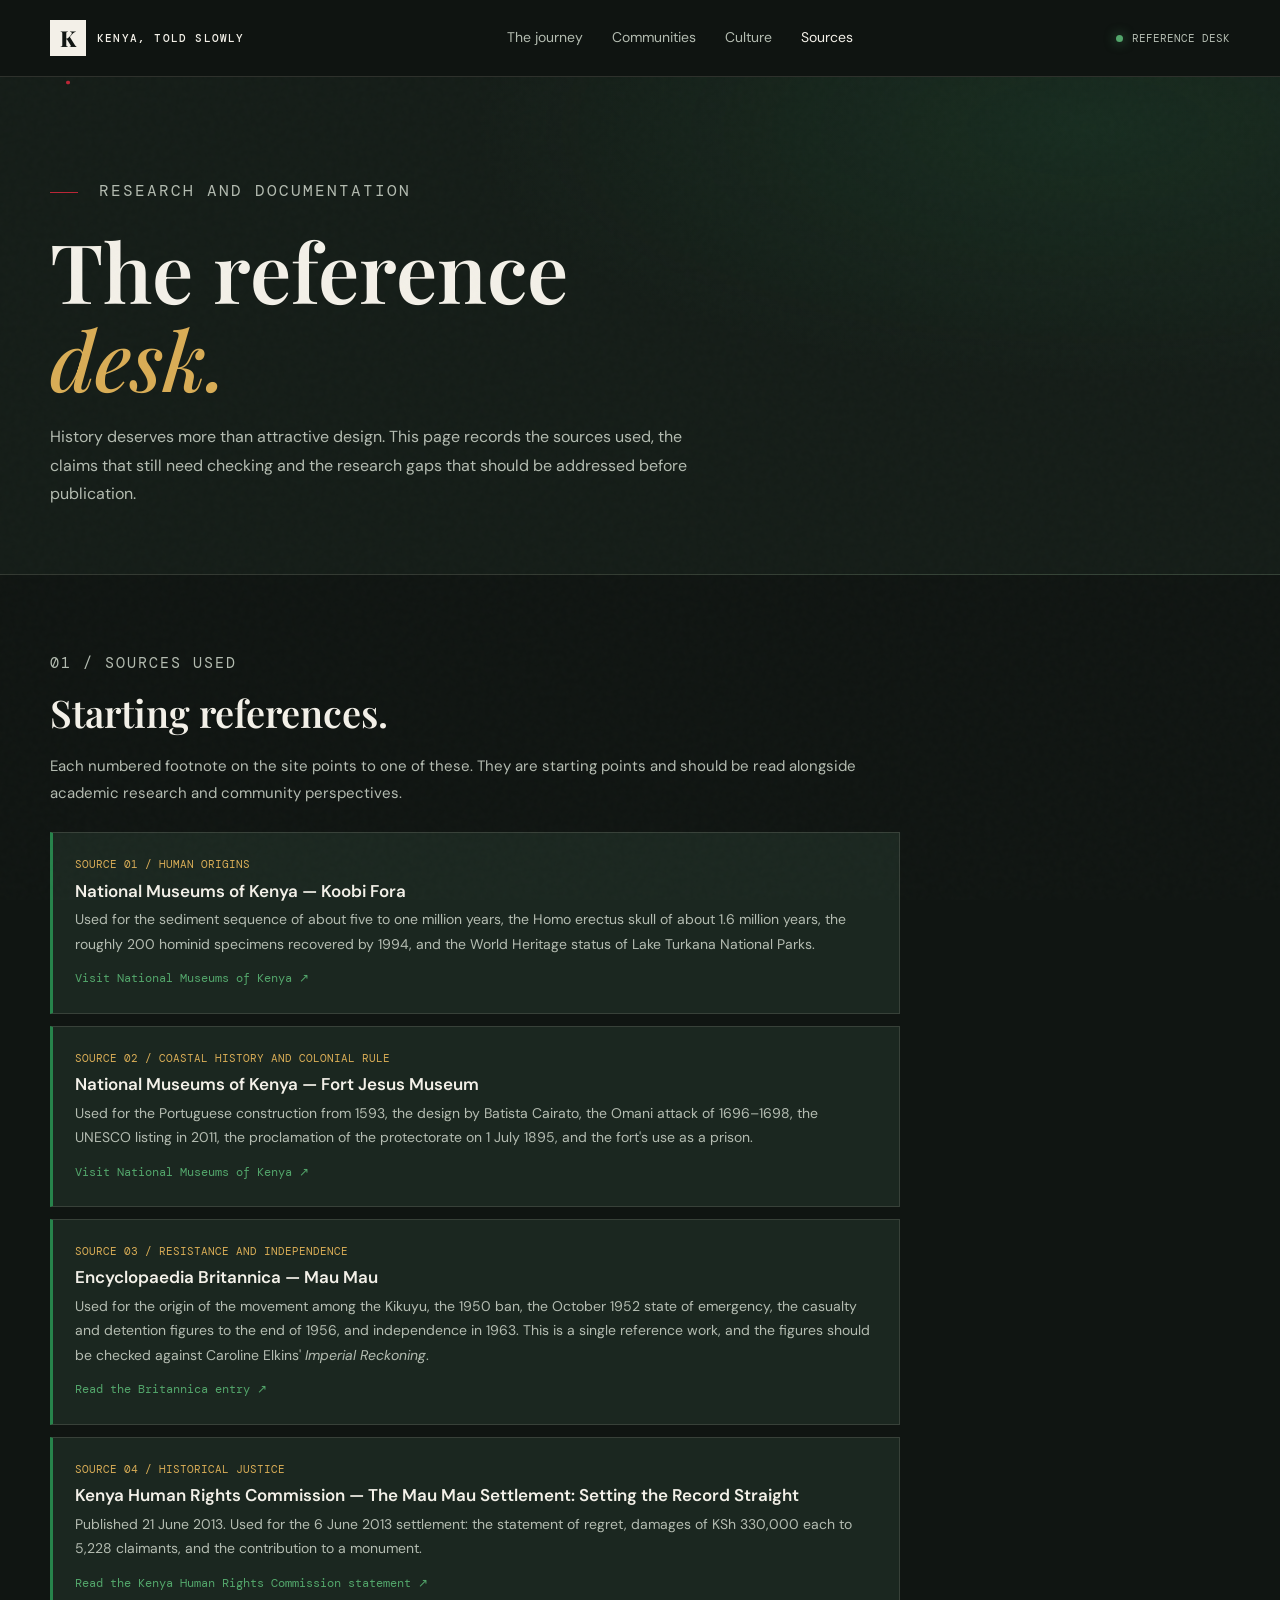
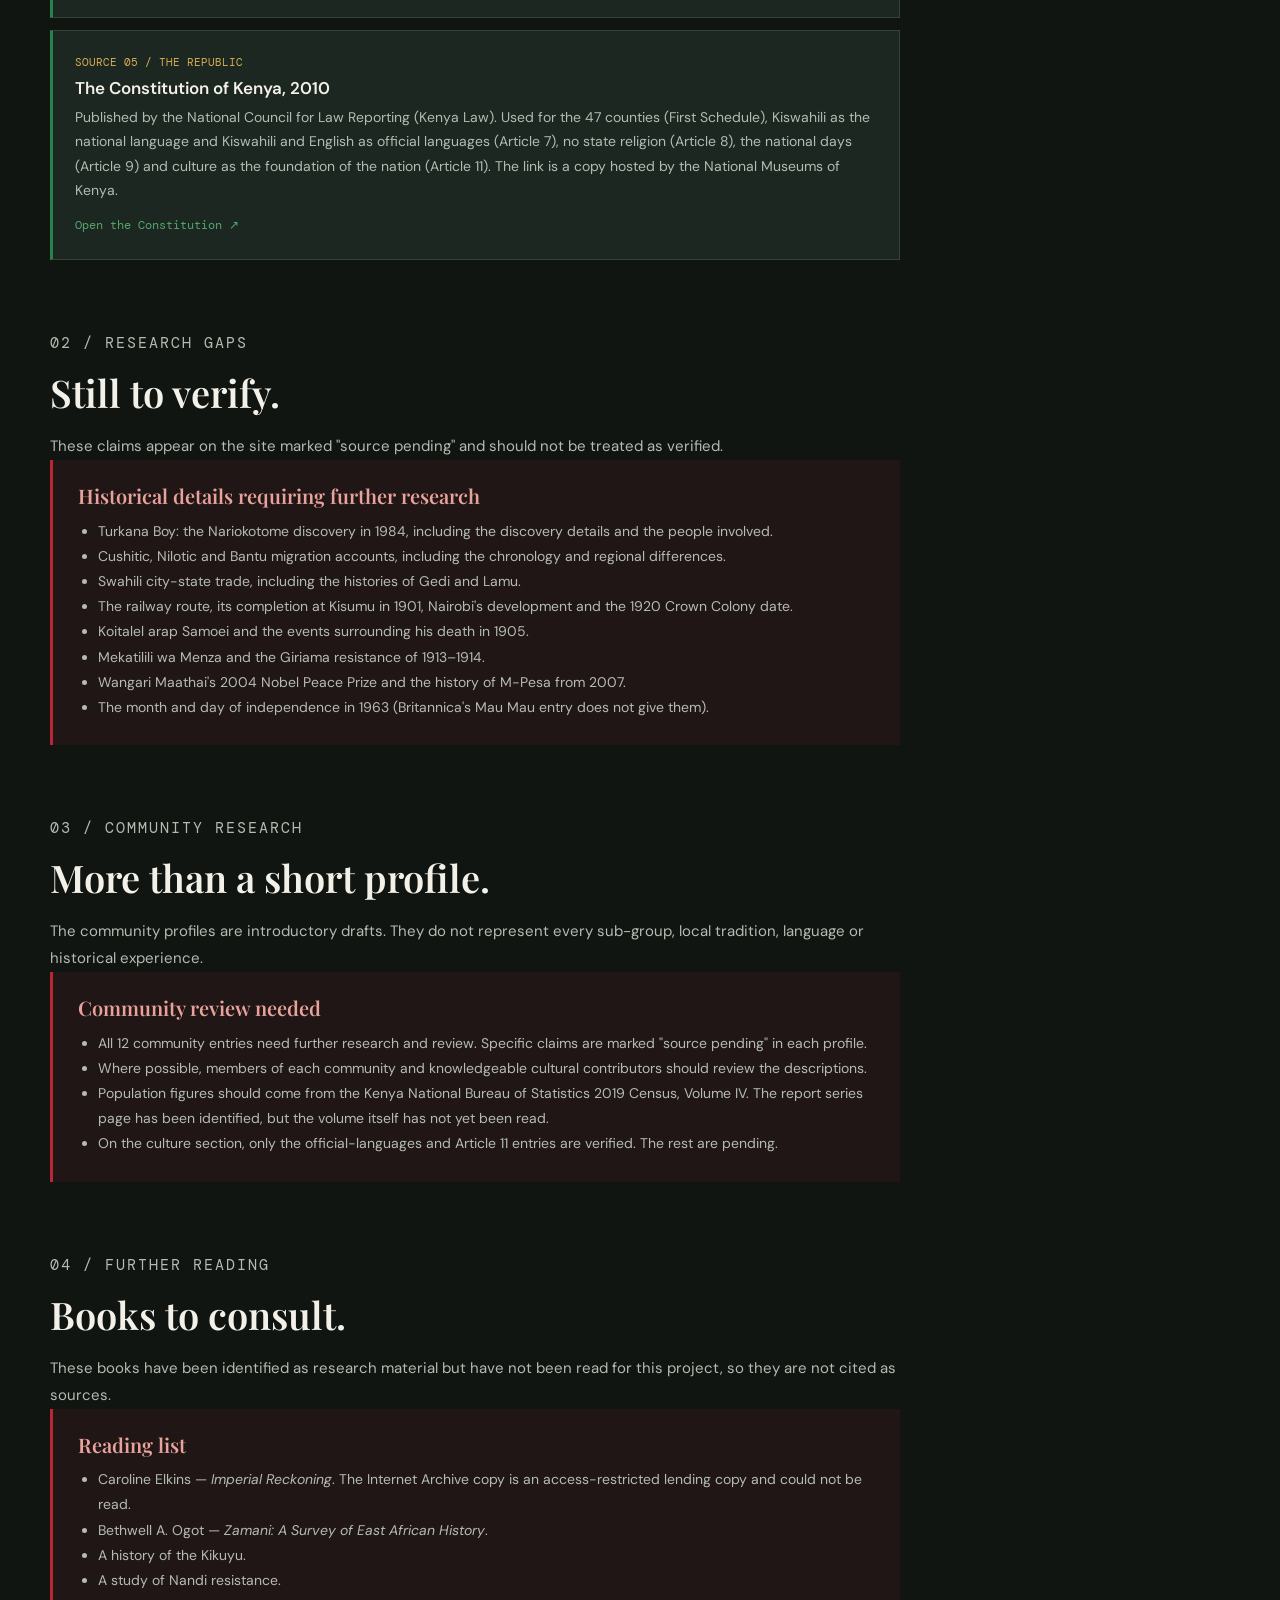
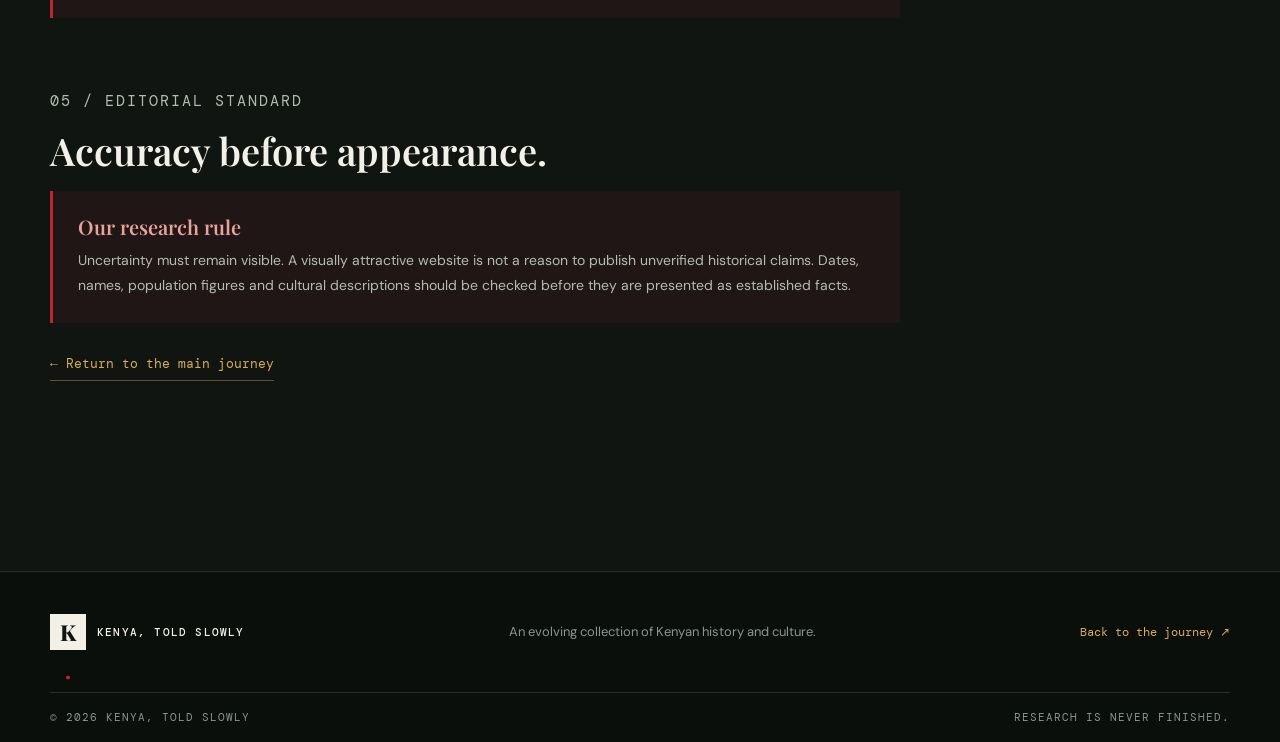
==== sources.html @ 45aba87e "Kenya, told slowly: first version" ====
<!DOCTYPE html>
<html lang="en">
<head>
  <meta charset="utf-8">
  <meta name="viewport" content="width=device-width, initial-scale=1">
  <meta name="theme-color" content="#101512">
  <meta name="description" content="Sources, references and research notes for Kenya, told slowly.">
  <title>Sources and references — Kenya, told slowly</title>
  <link rel="icon" href="data:image/svg+xml,%3Csvg xmlns='http://www.w3.org/2000/svg' viewBox='0 0 32 32'%3E%3Crect width='32' height='32' fill='%23f3f0e8'/%3E%3Ctext x='6' y='25' font-size='26' font-family='Georgia' font-weight='700' fill='%23101512'%3EK%3C/text%3E%3Ccircle cx='26' cy='25' r='2.5' fill='%23bb2636'/%3E%3C/svg%3E">
  <link rel="preconnect" href="https://fonts.googleapis.com">
  <link rel="preconnect" href="https://fonts.gstatic.com" crossorigin>
  <link href="https://fonts.googleapis.com/css2?family=DM+Mono:wght@400;500&family=DM+Sans:wght@400;500;600;700&family=Playfair+Display:wght@500;600;700;800&display=swap" rel="stylesheet">
  <link rel="stylesheet" href="css/styles.css">
  <script src="js/data.js" defer></script>
  <script src="js/main.js" defer></script>
</head>
<body class="doc">
  <a class="skip-link" href="#main">Skip to content</a>
  <header class="site-header">
    <nav class="nav container" aria-label="Main navigation">
      <a class="brand" href="index.html"><span class="brand-mark">K<span>.</span></span><span class="brand-name">KENYA, TOLD SLOWLY</span></a>
      <button class="menu-toggle" id="menu-toggle" aria-label="Open navigation" aria-expanded="false" aria-controls="nav-links"><span></span><span></span></button>
      <div class="nav-links" id="nav-links">
        <a href="index.html#timeline">The journey</a>
        <a href="index.html#communities">Communities</a>
        <a href="index.html#culture">Culture</a>
        <a href="sources.html" aria-current="page">Sources</a>
      </div>
      <div class="nav-era"><span class="status-dot"></span><span id="era">Reference desk</span></div>
    </nav>
  </header>

  <main id="main">
    <section class="doc-hero"><div class="container">
      <p class="eyebrow"><span class="eyebrow-line"></span> RESEARCH AND DOCUMENTATION</p>
      <h1>The reference<br><em>desk.</em></h1>
      <p>History deserves more than attractive design. This page records the sources used, the claims that still need checking and the research gaps that should be addressed before publication.</p>
    </div></section>

    <section class="doc-content container">
      <div class="doc-section">
        <p class="eyebrow">01 / SOURCES USED</p>
        <h2>Starting references.</h2>
        <p>Each numbered footnote on the site points to one of these. They are starting points and should be read alongside academic research and community perspectives.</p>
        <ol class="source-list">
          <li class="source-item" id="s1"><span class="source-number">SOURCE 01 / HUMAN ORIGINS</span>
            <h3>National Museums of Kenya — Koobi Fora</h3>
            <p>Used for the sediment sequence of about five to one million years, the Homo erectus skull of about 1.6 million years, the roughly 200 hominid specimens recovered by 1994, and the World Heritage status of Lake Turkana National Parks.</p>
            <a href="https://museums.or.ke/koobi-fora/" target="_blank" rel="noopener noreferrer">Visit National Museums of Kenya ↗</a></li>
          <li class="source-item" id="s2"><span class="source-number">SOURCE 02 / COASTAL HISTORY AND COLONIAL RULE</span>
            <h3>National Museums of Kenya — Fort Jesus Museum</h3>
            <p>Used for the Portuguese construction from 1593, the design by Batista Cairato, the Omani attack of 1696–1698, the UNESCO listing in 2011, the proclamation of the protectorate on 1 July 1895, and the fort's use as a prison.</p>
            <a href="https://museums.or.ke/fort-jesus-museum/" target="_blank" rel="noopener noreferrer">Visit National Museums of Kenya ↗</a></li>
          <li class="source-item" id="s3"><span class="source-number">SOURCE 03 / RESISTANCE AND INDEPENDENCE</span>
            <h3>Encyclopaedia Britannica — Mau Mau</h3>
            <p>Used for the origin of the movement among the Kikuyu, the 1950 ban, the October 1952 state of emergency, the casualty and detention figures to the end of 1956, and independence in 1963. This is a single reference work, and the figures should be checked against Caroline Elkins' <em>Imperial Reckoning</em>.</p>
            <a href="https://www.britannica.com/topic/Mau-Mau" target="_blank" rel="noopener noreferrer">Read the Britannica entry ↗</a></li>
          <li class="source-item" id="s4"><span class="source-number">SOURCE 04 / HISTORICAL JUSTICE</span>
            <h3>Kenya Human Rights Commission — The Mau Mau Settlement: Setting the Record Straight</h3>
            <p>Published 21 June 2013. Used for the 6 June 2013 settlement: the statement of regret, damages of KSh 330,000 each to 5,228 claimants, and the contribution to a monument.</p>
            <a href="https://khrc.or.ke/press-release/the-mau-mau-settlement-setting-the-record-straight/" target="_blank" rel="noopener noreferrer">Read the Kenya Human Rights Commission statement ↗</a></li>
          <li class="source-item" id="s5"><span class="source-number">SOURCE 05 / THE REPUBLIC</span>
            <h3>The Constitution of Kenya, 2010</h3>
            <p>Published by the National Council for Law Reporting (Kenya Law). Used for the 47 counties (First Schedule), Kiswahili as the national language and Kiswahili and English as official languages (Article 7), no state religion (Article 8), the national days (Article 9) and culture as the foundation of the nation (Article 11). The link is a copy hosted by the National Museums of Kenya.</p>
            <a href="https://museums.or.ke/download/constitution-of-kenya/" target="_blank" rel="noopener noreferrer">Open the Constitution ↗</a></li>
        </ol>
      </div>

      <div class="doc-section">
        <p class="eyebrow">02 / RESEARCH GAPS</p>
        <h2>Still to verify.</h2>
        <p>These claims appear on the site marked "source pending" and should not be treated as verified.</p>
        <div class="source-note"><h3>Historical details requiring further research</h3><ul>
          <li>Turkana Boy: the Nariokotome discovery in 1984, including the discovery details and the people involved.</li>
          <li>Cushitic, Nilotic and Bantu migration accounts, including the chronology and regional differences.</li>
          <li>Swahili city-state trade, including the histories of Gedi and Lamu.</li>
          <li>The railway route, its completion at Kisumu in 1901, Nairobi's development and the 1920 Crown Colony date.</li>
          <li>Koitalel arap Samoei and the events surrounding his death in 1905.</li>
          <li>Mekatilili wa Menza and the Giriama resistance of 1913–1914.</li>
          <li>Wangari Maathai's 2004 Nobel Peace Prize and the history of M-Pesa from 2007.</li>
          <li>The month and day of independence in 1963 (Britannica's Mau Mau entry does not give them).</li>
        </ul></div>
      </div>

      <div class="doc-section">
        <p class="eyebrow">03 / COMMUNITY RESEARCH</p>
        <h2>More than a short profile.</h2>
        <p>The community profiles are introductory drafts. They do not represent every sub-group, local tradition, language or historical experience.</p>
        <div class="source-note"><h3>Community review needed</h3><ul>
          <li>All 12 community entries need further research and review. Specific claims are marked "source pending" in each profile.</li>
          <li>Where possible, members of each community and knowledgeable cultural contributors should review the descriptions.</li>
          <li>Population figures should come from the Kenya National Bureau of Statistics 2019 Census, Volume IV. The report series page has been identified, but the volume itself has not yet been read.</li>
          <li>On the culture section, only the official-languages and Article 11 entries are verified. The rest are pending.</li>
        </ul></div>
      </div>

      <div class="doc-section">
        <p class="eyebrow">04 / FURTHER READING</p>
        <h2>Books to consult.</h2>
        <p>These books have been identified as research material but have not been read for this project, so they are not cited as sources.</p>
        <div class="source-note"><h3>Reading list</h3><ul>
          <li>Caroline Elkins — <em>Imperial Reckoning</em>. The Internet Archive copy is an access-restricted lending copy and could not be read.</li>
          <li>Bethwell A. Ogot — <em>Zamani: A Survey of East African History</em>.</li>
          <li>A history of the Kikuyu.</li>
          <li>A study of Nandi resistance.</li>
        </ul></div>
      </div>

      <div class="doc-section">
        <p class="eyebrow">05 / EDITORIAL STANDARD</p>
        <h2>Accuracy before appearance.</h2>
        <div class="source-note"><h3>Our research rule</h3>
          <p>Uncertainty must remain visible. A visually attractive website is not a reason to publish unverified historical claims. Dates, names, population figures and cultural descriptions should be checked before they are presented as established facts.</p></div>
        <a class="closing-link" href="index.html">← Return to the main journey</a>
      </div>
    </section>
  </main>

  <footer class="site-footer">
    <div class="container footer-main">
      <a class="brand" href="index.html"><span class="brand-mark">K<span>.</span></span><span class="brand-name">KENYA, TOLD SLOWLY</span></a>
      <p>An evolving collection of Kenyan history and culture.</p>
      <a class="footer-source" href="index.html">Back to the journey ↗</a>
    </div>
    <div class="container footer-bottom"><span>© 2026 KENYA, TOLD SLOWLY</span><span>RESEARCH IS NEVER FINISHED.</span></div>
  </footer>
</body>
</html>
---- css/styles.css ----
/* KENYA, TOLD SLOWLY — dark editorial theme + Kenyan flag palette */
@property --scene-a{syntax:"<color>";inherits:true;initial-value:#18231d}
@property --scene-b{syntax:"<color>";inherits:true;initial-value:#263d2c}
:root{
  --bg:#101512;--bg-soft:#151e19;--bg-panel:#1b2720;--bg-raised:#202e26;
  --black:#080b09;--red:#bb2636;--red-light:#e04a4c;--green:#27834b;--green-light:#53a66b;--white:#f3f0e8;
  --cream:#e8e0cf;--muted:#b4bcb1;--muted-dark:#8a958d;--gold:#d9ad56;--copper:#c87942;--turquoise:#398a83;
  --font-display:"Playfair Display",Georgia,serif;--font-body:"DM Sans",Arial,sans-serif;--font-mono:"DM Mono",monospace;
  --container:1180px;--border:rgba(232,224,207,.14);
  --scene-a:#18231d;--scene-b:#263d2c;
  transition:--scene-a 1s ease,--scene-b 1s ease;
}
*{box-sizing:border-box;margin:0;padding:0}
html{scroll-behavior:smooth;scroll-padding-top:90px}
body{background:var(--bg);color:var(--white);font-family:var(--font-body);font-size:16px;line-height:1.7;overflow-x:hidden}
body::before{content:"";position:fixed;inset:0;pointer-events:none;z-index:20;opacity:.12;background-image:url("data:image/svg+xml,%3Csvg viewBox='0 0 180 180' xmlns='http://www.w3.org/2000/svg'%3E%3Cfilter id='n'%3E%3CfeTurbulence type='fractalNoise' baseFrequency='.85' numOctaves='3' stitchTiles='stitch'/%3E%3C/filter%3E%3Crect width='100%25' height='100%25' filter='url(%23n)' opacity='.16'/%3E%3C/svg%3E")}
a{color:inherit;text-decoration:none}button{font:inherit}img,svg{max-width:100%}
::selection{background:var(--red);color:#fff}
.container{width:min(var(--container),calc(100% - 48px));margin-inline:auto}
.section-pad{padding:120px 0}
.skip-link{position:fixed;top:-100px;left:20px;z-index:1000;background:var(--white);color:var(--bg);padding:12px 18px}
.skip-link:focus{top:20px}
:focus-visible{outline:2px solid var(--gold);outline-offset:4px}

/* PROGRESS + NAV */
.scroll-progress{position:fixed;z-index:100;top:0;left:0;height:3px;width:0;background:linear-gradient(90deg,var(--green),var(--white),var(--red))}
.site-header{position:sticky;top:0;z-index:50;background:rgba(16,21,18,.93);border-bottom:1px solid var(--border);backdrop-filter:blur(18px)}
.nav{min-height:76px;display:flex;align-items:center;justify-content:space-between;gap:30px}
.brand{display:inline-flex;align-items:center;gap:11px;flex-shrink:0}
.brand-mark{display:grid;place-items:center;width:36px;height:36px;background:var(--white);color:var(--bg);font-family:var(--font-display);font-size:22px;font-weight:800}
.brand-mark span{color:var(--red)}
.brand-name{font-family:var(--font-mono);font-size:11px;letter-spacing:1.2px;font-weight:500}
.nav-links{display:flex;align-items:center;gap:29px}
.nav-links a{color:var(--muted);font-size:14px;transition:color .2s}
.nav-links a:hover,.nav-links a[aria-current]{color:var(--white)}
.nav-era{display:flex;align-items:center;gap:9px;color:var(--muted);font-family:var(--font-mono);font-size:11px;text-transform:uppercase}
.status-dot{width:7px;height:7px;border-radius:50%;background:var(--green-light);box-shadow:0 0 12px rgba(83,166,107,.7)}
.menu-toggle{display:none;border:1px solid var(--border);background:transparent;width:44px;height:44px;cursor:pointer}
.menu-toggle span{display:block;width:18px;height:2px;margin:5px auto;background:var(--white)}

/* TYPE */
.eyebrow{color:var(--gold);font-family:var(--font-mono);font-size:11px;letter-spacing:2px;text-transform:uppercase}
.eyebrow-line{display:inline-block;width:28px;height:1px;background:var(--red);vertical-align:middle;margin-right:9px}
h1,h2,h3{font-family:var(--font-display);font-weight:600;line-height:1.08}
h1 em,h2 em,h3 em{color:var(--gold);font-weight:500}
.fn{font-family:var(--font-mono);font-size:11px;color:var(--gold);border-bottom:1px solid rgba(217,173,86,.4);white-space:nowrap}
.badge,.badge-inline,.pending::after{font-family:var(--font-mono);font-size:11px;letter-spacing:1px;color:#e8a29c;border:1px solid rgba(232,162,156,.45);padding:2px 7px;white-space:nowrap}
.badge{display:inline-block;margin-top:14px}
.badge-inline{display:inline-block;line-height:1.4}
.pending::after{content:"SOURCE PENDING";display:inline-block;margin-left:10px;vertical-align:middle}

/* HERO */
.hero{min-height:690px;position:relative;overflow:hidden;display:flex;flex-direction:column;justify-content:center;background:radial-gradient(ellipse at 78% 45%,rgba(39,131,75,.15),transparent 42%),linear-gradient(120deg,#101512 15%,#152019 70%,#101512)}
.hero-grid{position:absolute;inset:0;opacity:.13;background-image:linear-gradient(rgba(232,224,207,.1) 1px,transparent 1px),linear-gradient(90deg,rgba(232,224,207,.1) 1px,transparent 1px);background-size:70px 70px;mask-image:linear-gradient(to right,transparent,black)}
.hero-content{display:grid;grid-template-columns:1fr .9fr;align-items:center;gap:70px;padding-top:75px;padding-bottom:70px;position:relative;z-index:2}
.hero-copy{max-width:620px}
.hero-copy h1{font-size:clamp(65px,8vw,110px);letter-spacing:-5px;margin:28px 0}
.hero-copy h1 em{color:var(--white);position:relative}
.hero-copy h1 em::after{content:"";display:block;width:62%;height:5px;background:var(--red);margin-top:9px}
.hero-description{max-width:500px;color:var(--muted);font-size:18px;line-height:1.8}
.hero-actions{display:flex;align-items:center;gap:27px;margin-top:36px}
.button{min-height:48px;padding:0 22px;display:inline-flex;align-items:center;justify-content:center;gap:22px;font-family:var(--font-mono);font-size:13px;transition:transform .25s,background .25s}
.button:hover{transform:translateY(-3px)}
.button-primary{background:var(--red);color:#fff;border:1px solid var(--red)}.button-primary:hover{background:var(--red-light)}
.button-primary span,.button-light span{font-size:17px}
.text-link{color:var(--cream);font-size:14px;border-bottom:1px solid var(--muted-dark);padding-bottom:5px}
.hero-meta{display:flex;align-items:center;gap:14px;margin-top:58px;color:var(--muted-dark);font-family:var(--font-mono);font-size:11px;letter-spacing:1px}
.meta-divider{height:12px;width:1px;background:var(--muted-dark)}
.hero-art{height:440px;position:relative;overflow:hidden;background:linear-gradient(180deg,#1b3028,#273a2d 65%,#18251e);border:1px solid rgba(232,224,207,.16)}
.hero-art::after{content:"";position:absolute;inset:0;background:linear-gradient(135deg,rgba(255,255,255,.06),transparent 45%)}
.art-orbit{position:absolute;border:1px solid rgba(232,224,207,.17);border-radius:50%;left:50%;top:45%;transform:translate(-50%,-50%)}
.orbit-one{width:340px;height:340px}.orbit-two{width:260px;height:260px}
.sun{position:absolute;width:105px;height:105px;border-radius:50%;background:var(--red);top:82px;right:78px;box-shadow:0 0 70px rgba(187,38,54,.3)}
.mountain{position:absolute;bottom:0;width:0;height:0;border-style:solid}
.mountain-back{left:-40px;border-width:0 230px 230px 230px;border-color:transparent transparent #395b43 transparent}
.mountain-front{right:-70px;border-width:0 280px 175px 280px;border-color:transparent transparent #203d2e transparent}
.land-layer{position:absolute;left:-10%;bottom:-30px;width:120%;height:130px;border-radius:50% 50% 0 0;background:#172a20}
.acacia{position:absolute;z-index:3;bottom:15px;left:30%;width:220px;filter:drop-shadow(0 8px 8px rgba(0,0,0,.2))}
.art-caption{position:absolute;z-index:4;left:22px;right:22px;top:19px;display:flex;justify-content:space-between;color:rgba(243,240,232,.75);font-family:var(--font-mono);font-size:11px;letter-spacing:1px}
.hero-bottom{display:flex;align-items:center;gap:14px;padding-bottom:25px;color:var(--muted-dark);font-family:var(--font-mono);font-size:11px;letter-spacing:1.5px}
.scroll-arrow{color:var(--gold);font-size:16px}.hero-bottom-line{height:1px;background:var(--border);flex:1}

/* INTRO */
.intro{background:#151d18;border-block:1px solid var(--border)}
.intro-layout{display:grid;grid-template-columns:.55fr 1.5fr .7fr;gap:50px;align-items:start}
.section-index{display:flex;flex-direction:column;align-items:flex-start;gap:16px}
.index-number{font-family:var(--font-display);font-size:48px;color:var(--red)}
.index-line{width:45px;height:1px;background:var(--gold)}
.intro-text h2{font-size:clamp(42px,5vw,64px);margin-bottom:28px}
.intro-text p{max-width:660px;color:var(--muted);font-size:16px;line-height:1.85;margin-bottom:16px}
.intro-stats{display:flex;flex-direction:column;gap:25px;padding-left:30px;border-left:1px solid var(--border)}
.stat{display:flex;flex-direction:column}
.stat strong{color:var(--green-light);font-family:var(--font-display);font-size:38px;font-weight:500}
.stat span{color:var(--muted-dark);font-family:var(--font-mono);font-size:11px;letter-spacing:1.2px}

/* SECTION HEADINGS */
.section-heading{display:flex;align-items:end;justify-content:space-between;gap:50px;margin-bottom:75px}
.section-heading h2{margin-top:20px;font-size:clamp(48px,6vw,76px);letter-spacing:-2px}
.section-intro{max-width:370px;color:var(--muted);font-size:15px;line-height:1.8;padding-bottom:8px}

/* TIMELINE (background follows the chapter in view) */
.timeline-section{background:radial-gradient(ellipse at 0% 40%,rgba(39,131,75,.07),transparent 40%),linear-gradient(180deg,var(--scene-a),var(--scene-b));background-attachment:scroll,fixed}
.timeline{position:relative}
.timeline::before{content:"";position:absolute;left:33px;top:0;bottom:0;width:1px;background:linear-gradient(to bottom,var(--green),var(--gold),var(--red),var(--green));opacity:.55}
.chapter{display:grid;grid-template-columns:70px 1fr 1fr;gap:35px;align-items:center;padding:60px 0;border-top:1px solid var(--border)}
.chapter:last-child{border-bottom:1px solid var(--border)}
.chapter.reverse .chapter-visual{grid-column:2;grid-row:1}
.chapter.reverse .chapter-copy{grid-column:3;grid-row:1}
.chapter-number{align-self:stretch;display:flex;align-items:center;flex-direction:column;gap:12px;position:relative;z-index:2}
.chapter-number>span:first-child{display:grid;place-items:center;width:35px;height:35px;border-radius:50%;background:var(--bg);border:1px solid var(--green);color:var(--gold);font-family:var(--font-mono);font-size:11px}
.chapter-line{height:45px;width:1px;background:var(--border)}
.chapter-date{writing-mode:vertical-rl;color:var(--muted-dark);font-family:var(--font-mono);font-size:11px;letter-spacing:1px}
.chapter-copy{padding:20px 0}
.chapter-copy h3{font-size:clamp(40px,5vw,62px);letter-spacing:-2px;margin:17px 0 23px}
.chapter-copy>p:not(.eyebrow){max-width:520px;color:var(--muted);font-size:16px;line-height:1.8;margin-top:16px}
.chapter-copy>h3+p{margin-top:0}
.chapter-fact{display:flex;align-items:flex-start;gap:15px;margin-top:24px;padding:16px;max-width:520px;background:rgba(255,255,255,.04);border-left:2px solid var(--green)}
.fact-mark{color:var(--green-light);font-family:var(--font-mono);font-size:12px;padding-top:2px}
.red-mark{color:var(--red-light)}.green-mark{color:var(--green-light)}
.chapter-fact p{color:var(--muted);font-size:14px;line-height:1.75}
.chapter-fact strong{color:var(--white);font-size:15px}

/* CHAPTER VISUALS */
.chapter-visual{position:relative;height:360px;overflow:hidden;border:1px solid rgba(232,224,207,.13)}
.visual-label,.visual-bottom-label{position:absolute;z-index:5;left:20px;right:20px;color:rgba(243,240,232,.78);font-family:var(--font-mono);font-size:11px;letter-spacing:1px}
.visual-label{top:18px}.visual-bottom-label{bottom:18px}
.visual-cradle{background:linear-gradient(150deg,#304b3c,#a17b4b 85%)}
.visual-cradle::before,.visual-cradle::after{content:"";position:absolute;bottom:-90px;width:120%;height:220px;border-radius:50%}
.visual-cradle::before{left:-20%;background:#745d3d;transform:rotate(-8deg)}
.visual-cradle::after{right:-40%;bottom:-120px;background:#3b4e37;transform:rotate(12deg)}
.visual-sun{position:absolute;width:95px;height:95px;border-radius:50%;background:#d9ad56;right:60px;top:70px}
.fossil-shape{position:absolute;z-index:3;left:40%;top:100px;transform:rotate(-18deg)}
.fossil-skull{width:85px;height:72px;background:#d9c5a0;border-radius:48% 50% 40% 40%;position:relative}
.fossil-skull::after{content:"";position:absolute;width:30px;height:28px;background:#77634a;border-radius:50%;left:27px;top:25px}
.fossil-spine{width:12px;height:95px;background:#d9c5a0;margin:-2px auto;border-radius:10px}
.visual-movement{background:radial-gradient(circle at 70% 25%,rgba(217,173,86,.5),transparent 20%),linear-gradient(135deg,#273b33,#18251f)}
.route{position:absolute;border:2px dashed rgba(217,173,86,.65);border-color:rgba(217,173,86,.65) transparent transparent transparent;border-radius:50%}
.route-one{width:300px;height:180px;top:100px;left:30px;transform:rotate(-22deg)}
.route-two{width:230px;height:170px;top:110px;left:110px;transform:rotate(35deg)}
.route-three{width:260px;height:120px;top:165px;left:60px;transform:rotate(8deg)}
.route-point{position:absolute;width:12px;height:12px;background:var(--red);border:3px solid var(--white);border-radius:50%}
.point-one{left:70px;top:150px}.point-two{right:75px;top:105px}.point-three{left:48%;bottom:75px}
.movement-word,.railway-word,.freedom-word{position:absolute;z-index:3;left:50%;top:48%;transform:translate(-50%,-50%);font-family:var(--font-display);font-size:38px;line-height:1.05;text-align:center;color:rgba(243,240,232,.9)}
.visual-coast{background:linear-gradient(180deg,#243c43,#387c7b 70%,#214e4e)}
.coast-sun{position:absolute;width:80px;height:80px;border-radius:50%;background:var(--copper);top:65px;right:65px}
.coast-water{position:absolute;bottom:0;height:120px;width:100%;background:#1a5255}
.coast-building{position:absolute;z-index:2;bottom:110px;background:#d6b68b}
.building-one{width:80px;height:115px;left:25%}.building-two{width:95px;height:150px;left:47%}.building-three{width:75px;height:105px;left:72%}
.coast-building::before{content:"";position:absolute;left:-10px;top:-25px;width:0;height:0;border-style:solid;border-width:0 50px 28px 50px;border-color:transparent transparent #9a7958 transparent}
.coast-wave{position:absolute;z-index:3;width:140%;height:40px;left:-20%;border-top:2px solid rgba(255,255,255,.25);border-radius:50%}
.wave-one{bottom:65px}.wave-two{bottom:35px}
.visual-railway{background:linear-gradient(140deg,#392b25,#724b37)}
.railway-sun{position:absolute;width:110px;height:110px;right:55px;top:55px;background:#c87942;border-radius:50%;opacity:.8}
.railway-track{position:absolute;width:180px;height:240px;left:50%;bottom:-90px;transform:translateX(-50%) perspective(300px) rotateX(45deg)}
.track-line{position:absolute;height:100%;width:7px;left:30px;background:#c6b9a2}.track-line.second{left:140px}
.track-sleeper{position:absolute;left:15px;width:140px;height:9px;background:#503a2d}
.track-sleeper:nth-of-type(3){top:35px}.track-sleeper:nth-of-type(4){top:75px}.track-sleeper:nth-of-type(5){top:115px}.track-sleeper:nth-of-type(6){top:155px}.track-sleeper:nth-of-type(7){top:195px}.track-sleeper:nth-of-type(8){top:230px}
.railway-word{top:42%;font-size:30px}
.visual-freedom{background:linear-gradient(140deg,#2c2021,#682f34)}
.freedom-sun{position:absolute;width:150px;height:150px;background:var(--red);border-radius:50%;top:40px;left:50%;transform:translateX(-50%);opacity:.7}
.freedom-figure{position:absolute;z-index:2;bottom:0;width:70px;height:180px;background:#111512;border-radius:45% 45% 0 0}
.figure-one{left:23%}.figure-two{left:45%;height:210px}.figure-three{left:68%;height:160px}
.freedom-figure::before{content:"";position:absolute;width:55px;height:55px;border-radius:50%;background:#111512;top:-40px;left:8px}
.freedom-word{top:40%;font-size:31px;text-shadow:0 2px 15px rgba(0,0,0,.5)}
.visual-republic{background:linear-gradient(140deg,#1b3a2a,#315c3e)}
.republic-sun{position:absolute;top:60px;left:50%;transform:translateX(-50%);width:170px;height:170px;border-radius:50%;background:var(--green);opacity:.45}
.republic-circle{position:absolute;border:1px solid rgba(243,240,232,.3);border-radius:50%;top:45px;left:50%;transform:translateX(-50%)}
.circle-one{width:200px;height:200px}.circle-two{width:270px;height:270px;top:10px}.circle-three{width:340px;height:340px;top:-25px}
.republic-word{position:absolute;z-index:3;top:42%;left:50%;transform:translate(-50%,-50%);font-family:var(--font-display);font-size:85px;line-height:.9;text-align:center}
.republic-word span{display:block;margin-top:10px;font-family:var(--font-mono);font-size:12px;letter-spacing:3px}

/* COMMUNITIES */
.communities-section{background:#151d18;border-block:1px solid var(--border)}
.community-toolbar{display:flex;justify-content:space-between;align-items:center;gap:25px;margin-bottom:30px}
.community-toolbar>p{color:var(--muted-dark);font-family:var(--font-mono);font-size:11px;letter-spacing:1.3px}
.filters{display:flex;flex-wrap:wrap;gap:8px}
.filter-button{background:transparent;border:1px solid var(--border);color:var(--muted);padding:10px 14px;font-family:var(--font-mono);font-size:11px;cursor:pointer;transition:.2s}
.filter-button:hover,.filter-button[aria-pressed="true"]{color:var(--white);border-color:var(--green-light);background:rgba(39,131,75,.18)}
.community-grid{display:grid;grid-template-columns:repeat(3,1fr);gap:16px}
.community-card{position:relative;min-height:230px;padding:25px;text-align:left;background:var(--bg-panel);border:1px solid var(--border);border-top:3px solid var(--card-accent,var(--green));color:var(--white);cursor:pointer;overflow:hidden;transition:transform .25s,background .25s}
.community-card:hover{transform:translateY(-5px);background:var(--bg-raised)}
.community-card::after{content:"";position:absolute;width:150px;height:150px;right:-65px;bottom:-75px;border-radius:50%;border:1px solid var(--card-accent,var(--green));opacity:.3;transition:transform .3s}
.community-card:hover::after{transform:scale(1.5)}
.card-region{color:var(--card-accent,var(--green-light));font-family:var(--font-mono);font-size:11px;letter-spacing:1.2px;text-transform:uppercase}
.card-name{display:block;margin-top:22px;font-family:var(--font-display);font-size:29px;line-height:1.15}
.card-tagline{display:block;margin-top:10px;color:var(--muted);font-size:14px}
.card-open{display:block;margin-top:25px;color:var(--gold);font-family:var(--font-mono);font-size:11px;letter-spacing:1px}
.community-note{margin-top:25px;max-width:700px;color:var(--muted-dark);font-size:13px;line-height:1.8}

/* DIALOG */
.community-dialog{width:min(560px,calc(100% - 32px));margin:auto;padding:0;border:1px solid rgba(232,224,207,.2);background:#1a251e;color:var(--white);box-shadow:0 25px 100px rgba(0,0,0,.6)}
.community-dialog::backdrop{background:rgba(0,0,0,.78);backdrop-filter:blur(5px)}
.dialog-content{padding:45px}
.dialog-close{position:absolute;top:8px;right:12px;width:44px;height:44px;border:0;background:transparent;color:var(--white);font-size:30px;cursor:pointer}
.dialog-content h2{margin-top:14px;font-size:45px}
.dialog-rule{height:2px;width:55px;margin:22px 0;background:var(--red)}
.dialog-content>p:not(.eyebrow){color:var(--muted);font-size:16px;line-height:1.85}
.dialog-content>.dialog-disclaimer{margin-top:25px;padding-top:15px;border-top:1px solid var(--border);font-size:13px;color:var(--muted-dark)}

/* CULTURE */
.culture-section{background:radial-gradient(ellipse at 100% 50%,rgba(187,38,54,.07),transparent 40%),var(--bg)}
.culture-grid{display:grid;grid-template-columns:repeat(2,1fr);gap:15px}
.culture-item{position:relative;min-height:190px;padding:30px;background:#19231d;border:1px solid var(--border);overflow:hidden}
.culture-item:nth-child(3n+1){border-left:3px solid var(--green)}
.culture-item:nth-child(3n+2){border-left:3px solid var(--red)}
.culture-item:nth-child(3n){border-left:3px solid var(--gold)}
.culture-number{color:var(--muted-dark);font-family:var(--font-mono);font-size:11px}
.culture-item h3{margin:15px 0 10px;font-size:27px}
.culture-item p{max-width:520px;color:var(--muted);font-size:15px;line-height:1.75}

/* CLOSING + FOOTER */
.closing-section{position:relative;overflow:hidden;padding:130px 0;background:linear-gradient(120deg,#192a20,#263e2d);text-align:center}
.closing-pattern{position:absolute;inset:0;opacity:.12;background-image:repeating-linear-gradient(45deg,transparent 0 28px,rgba(255,255,255,.15) 29px 30px)}
.closing-content{position:relative;z-index:2;max-width:720px}
.closing-content h2{margin:25px 0;font-size:clamp(46px,6vw,75px)}
.closing-content>p:not(.eyebrow){max-width:560px;margin:0 auto 32px;color:rgba(243,240,232,.8);font-size:16px;line-height:1.8}
.button-light{background:var(--white);color:var(--bg)}.button-light:hover{background:var(--gold)}
.closing-flag{position:absolute;bottom:0;left:0;right:0;height:7px;display:flex}
.closing-flag span{flex:1}
.closing-flag span:nth-child(1){background:var(--black)}.closing-flag span:nth-child(2){background:var(--red)}.closing-flag span:nth-child(3){background:var(--green)}
.site-footer{background:#0b0f0c;border-top:1px solid var(--border)}
.footer-main{min-height:120px;display:flex;align-items:center;justify-content:space-between;gap:25px}
.footer-main>p{color:var(--muted-dark);font-size:13px}
.footer-source{color:var(--gold);font-family:var(--font-mono);font-size:12px}
.footer-bottom{min-height:50px;border-top:1px solid var(--border);display:flex;align-items:center;justify-content:space-between;gap:20px;color:var(--muted-dark);font-family:var(--font-mono);font-size:11px;letter-spacing:1px}

/* SOURCES PAGE */
.doc{min-height:100vh;background:var(--bg)}
.doc-hero{padding:100px 0 65px;background:radial-gradient(ellipse at 85% 10%,rgba(39,131,75,.15),transparent 40%),#151d18;border-bottom:1px solid var(--border)}
.doc-hero h1{max-width:850px;margin:20px 0;font-size:clamp(50px,7vw,82px)}
.doc-hero p{max-width:650px;color:var(--muted);font-size:16px;line-height:1.8}
.doc-content{padding:75px 0 120px}
.doc-section{max-width:850px;margin-bottom:70px}
.doc-section h2{margin:15px 0 20px;font-size:38px}
.doc-section>p{color:var(--muted);font-size:15px;line-height:1.8}
.source-list{display:grid;gap:12px;margin-top:25px;list-style:none}
.source-item{padding:22px;background:var(--bg-panel);border:1px solid var(--border);border-left:3px solid var(--green)}
.source-item:target{border-left-color:var(--red);background:var(--bg-raised)}
.source-number{display:block;margin-bottom:8px;color:var(--gold);font-family:var(--font-mono);font-size:11px}
.source-item h3{font-family:var(--font-body);font-size:17px;font-weight:600}
.source-item p{margin-top:7px;color:var(--muted);font-size:14px;line-height:1.75}
.source-item a{display:inline-block;margin-top:12px;color:var(--green-light);font-family:var(--font-mono);font-size:12px;overflow-wrap:anywhere}
.source-note{padding:25px;background:rgba(187,38,54,.09);border-left:3px solid var(--red)}
.source-note h3{margin-bottom:10px;color:#e8a29c;font-size:20px}
.source-note p,.source-note li{color:var(--muted);font-size:14px;line-height:1.8}
.source-note ul{padding-left:20px;margin-top:12px}
.closing-link{display:inline-block;margin-top:30px;color:var(--gold);font-family:var(--font-mono);font-size:13px;border-bottom:1px solid rgba(217,173,86,.4);padding-bottom:5px}

/* MOTION */
.reveal{opacity:0;transform:translateY(22px);transition:opacity .7s,transform .7s}
.reveal.visible{opacity:1;transform:none}

/* RESPONSIVE */
@media (max-width:1000px){
  .hero-content{gap:35px}.hero-copy h1{font-size:75px}
  .intro-layout{grid-template-columns:.4fr 1.5fr}
  .intro-stats{grid-column:2;flex-direction:row;justify-content:space-between;border-left:0;border-top:1px solid var(--border);padding:25px 0 0}
  .chapter{gap:20px}.community-grid{grid-template-columns:repeat(2,1fr)}
}
@media (max-width:760px){
  .container{width:min(100% - 32px,var(--container))}
  .section-pad{padding:80px 0}.nav{min-height:68px}.brand-name{font-size:10px}
  .menu-toggle{display:block;margin-left:auto}.nav-era{display:none}
  .nav-links{display:none;position:absolute;top:68px;left:0;right:0;padding:22px 24px;background:#111914;border-bottom:1px solid var(--border);flex-direction:column;align-items:flex-start;gap:18px}
  .nav-links.open{display:flex}.nav-links a{font-size:16px}
  .hero{min-height:auto}.hero-content{grid-template-columns:1fr;padding-top:75px;gap:50px}
  .hero-copy h1{font-size:clamp(62px,14vw,90px);letter-spacing:-3px}
  .hero-description{font-size:16px}.hero-art{height:350px}.hero-meta{margin-top:35px;flex-wrap:wrap}
  .intro-layout{grid-template-columns:1fr;gap:25px}
  .section-index{flex-direction:row;align-items:center}.index-number{font-size:32px}.intro-stats{grid-column:auto}
  .section-heading{display:block;margin-bottom:45px}.section-intro{margin-top:20px}
  .chapter,.chapter.reverse{grid-template-columns:45px 1fr;gap:15px;padding:45px 0}
  .chapter-copy,.chapter.reverse .chapter-copy{grid-column:2;grid-row:1}
  .chapter-visual,.chapter.reverse .chapter-visual{grid-column:2;grid-row:2;height:290px}
  .timeline::before{left:22px}
  .chapter-number>span:first-child{width:31px;height:31px}
  .chapter-copy h3{font-size:45px}
  .community-toolbar{align-items:flex-start;flex-direction:column}
  .community-card{min-height:210px;padding:20px}.card-name{font-size:24px}
  .culture-grid{grid-template-columns:1fr}.closing-section{padding:90px 0}
  .footer-main{align-items:flex-start;flex-direction:column;padding-top:35px;padding-bottom:35px}
  .footer-bottom{padding:17px 0;align-items:flex-start;flex-direction:column}
}
@media (max-width:450px){
  .hero-actions{align-items:flex-start;flex-direction:column;gap:20px}.hero-art{height:290px}
  .intro-stats{gap:12px}.stat strong{font-size:30px}
  .community-grid{grid-template-columns:1fr}.community-card{min-height:190px}
  .dialog-content{padding:35px 25px}.dialog-content h2{font-size:35px}
}
@media (prefers-reduced-motion:reduce){
  *,*::before,*::after{scroll-behavior:auto!important;animation-duration:.01ms!important;transition-duration:.01ms!important}
  .reveal{opacity:1;transform:none}
}
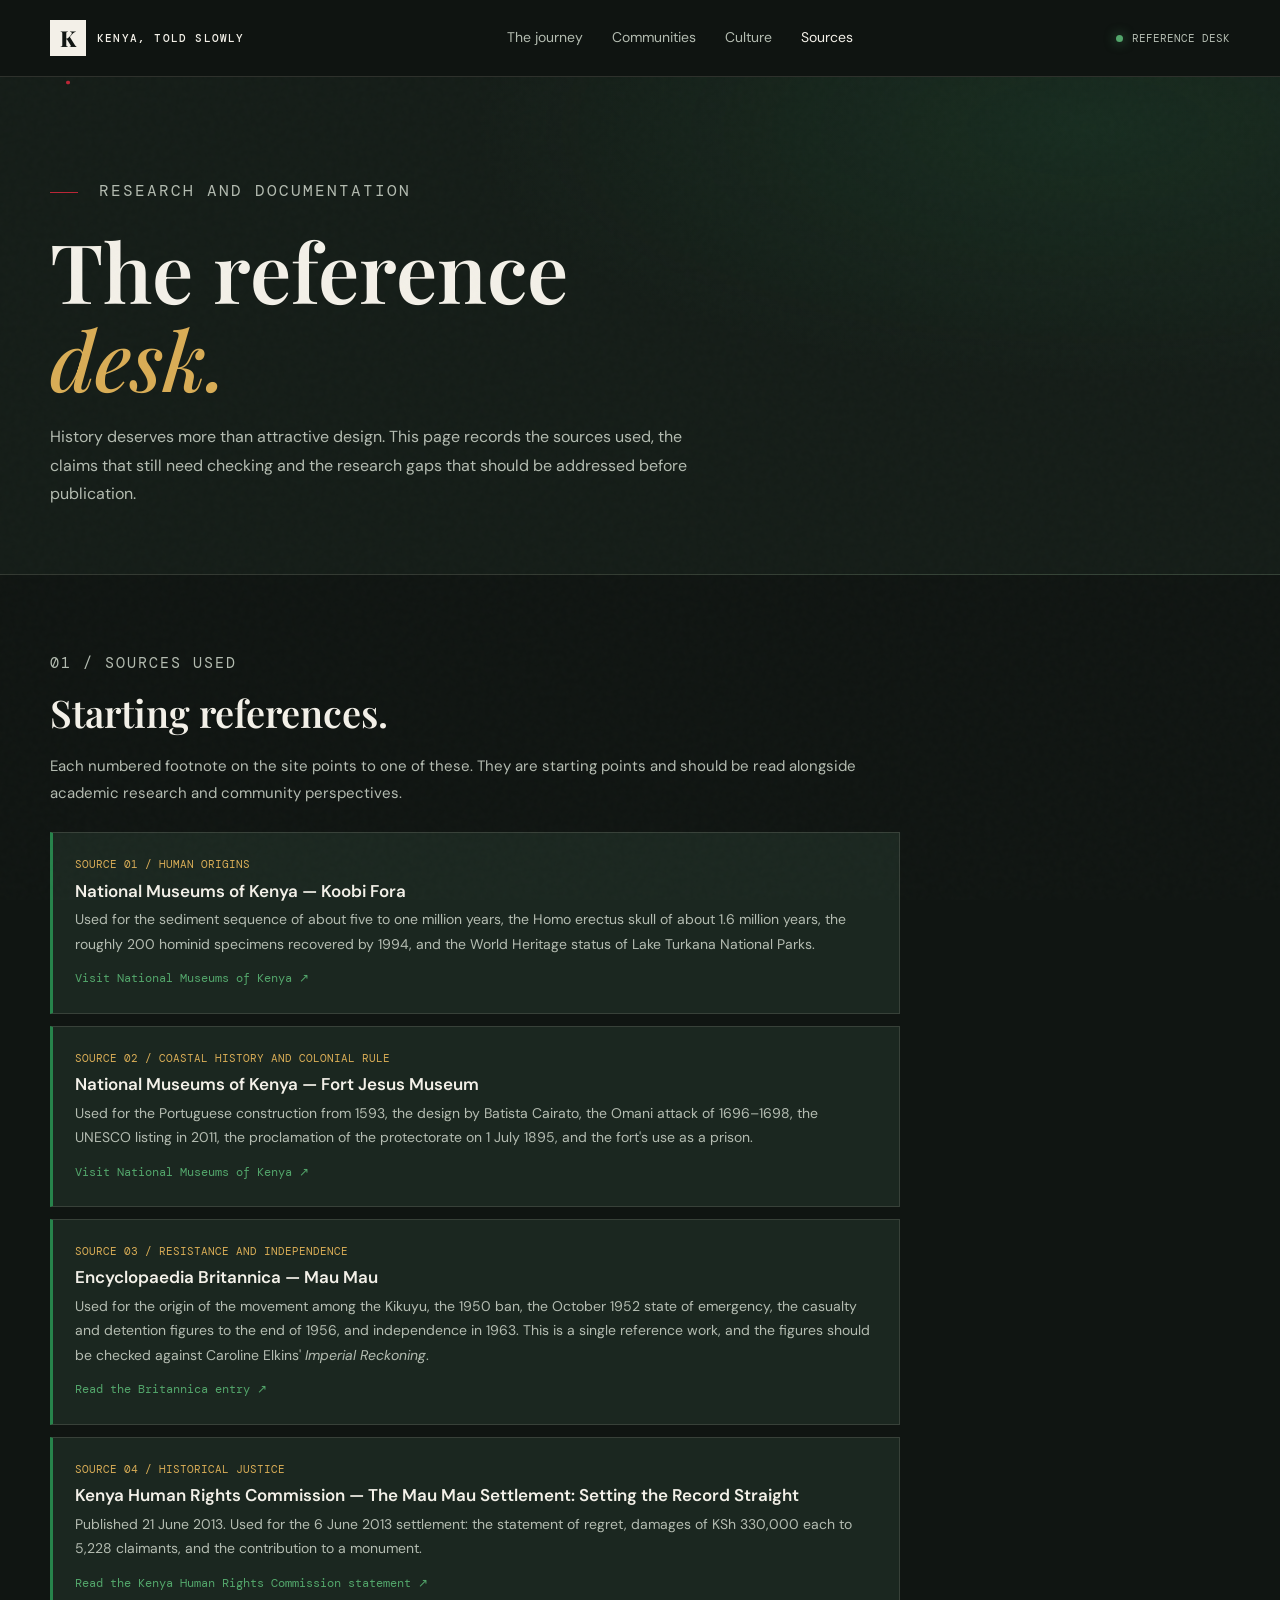
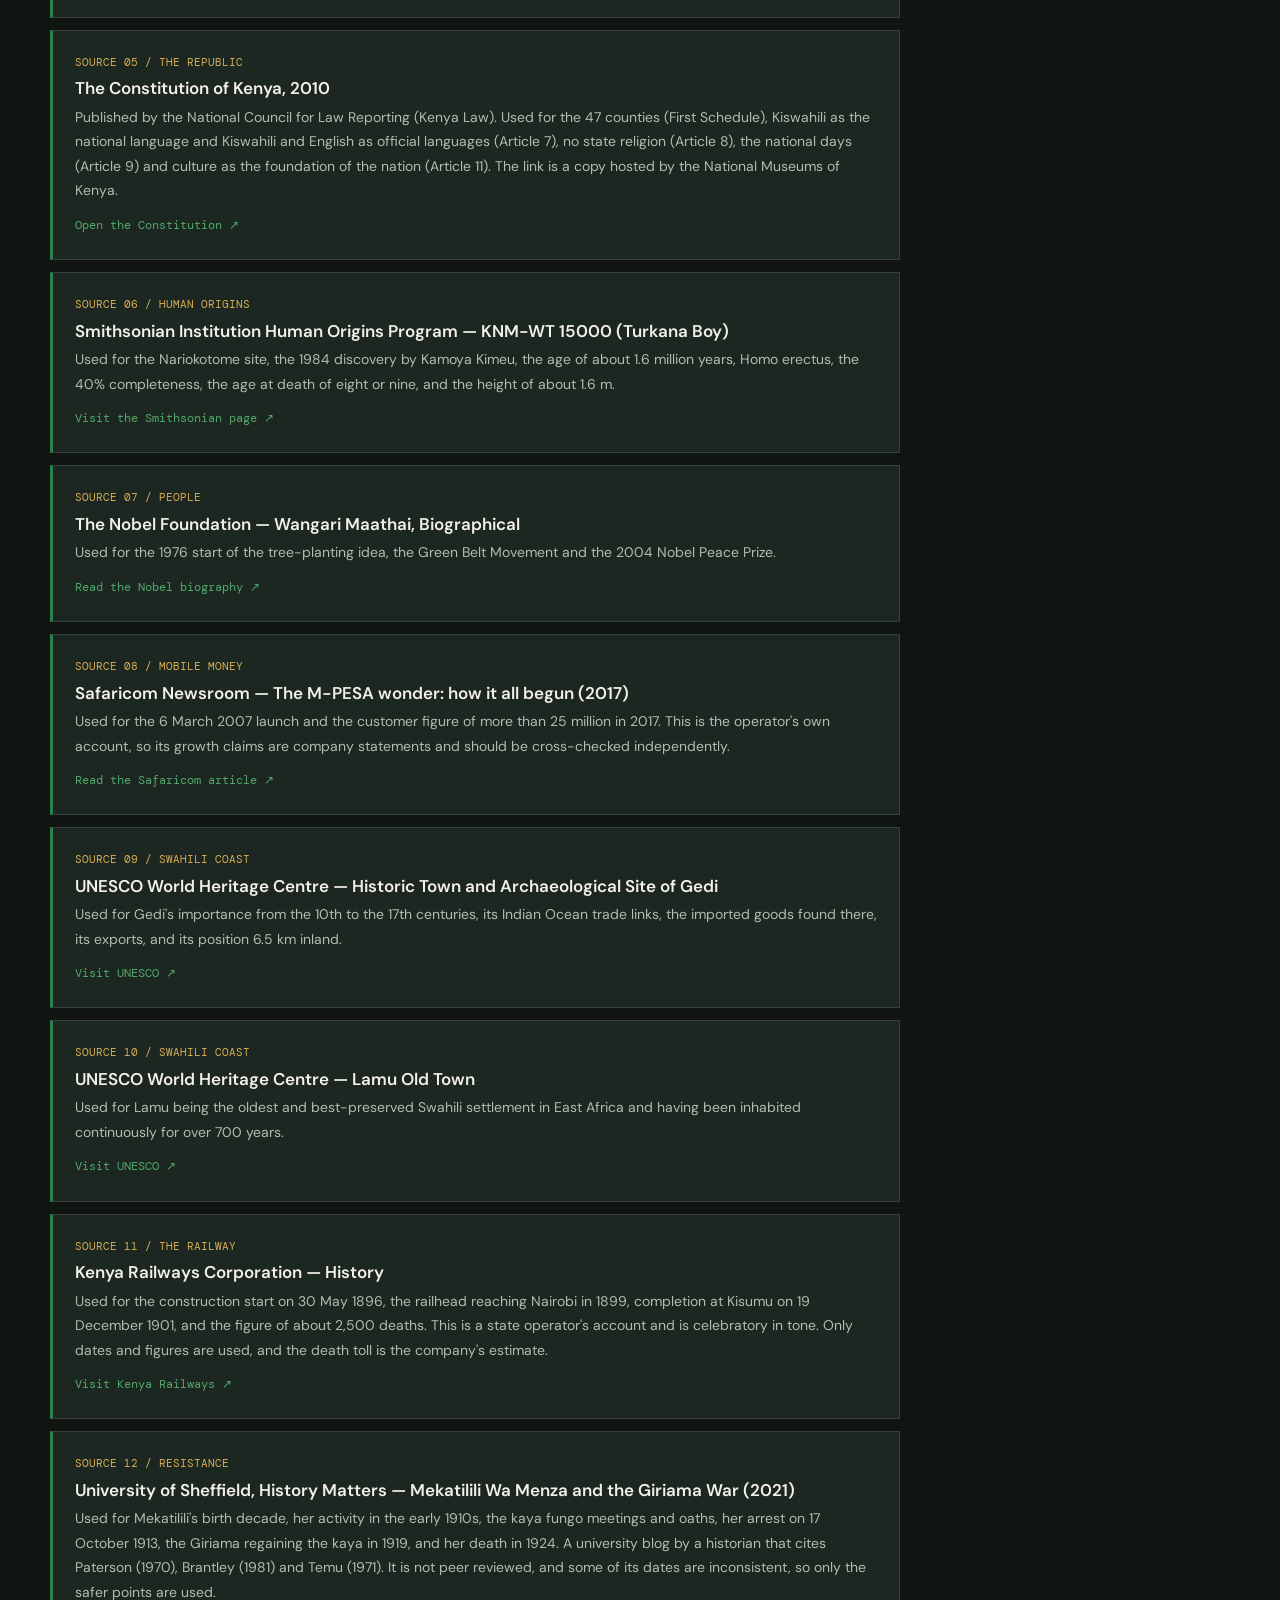
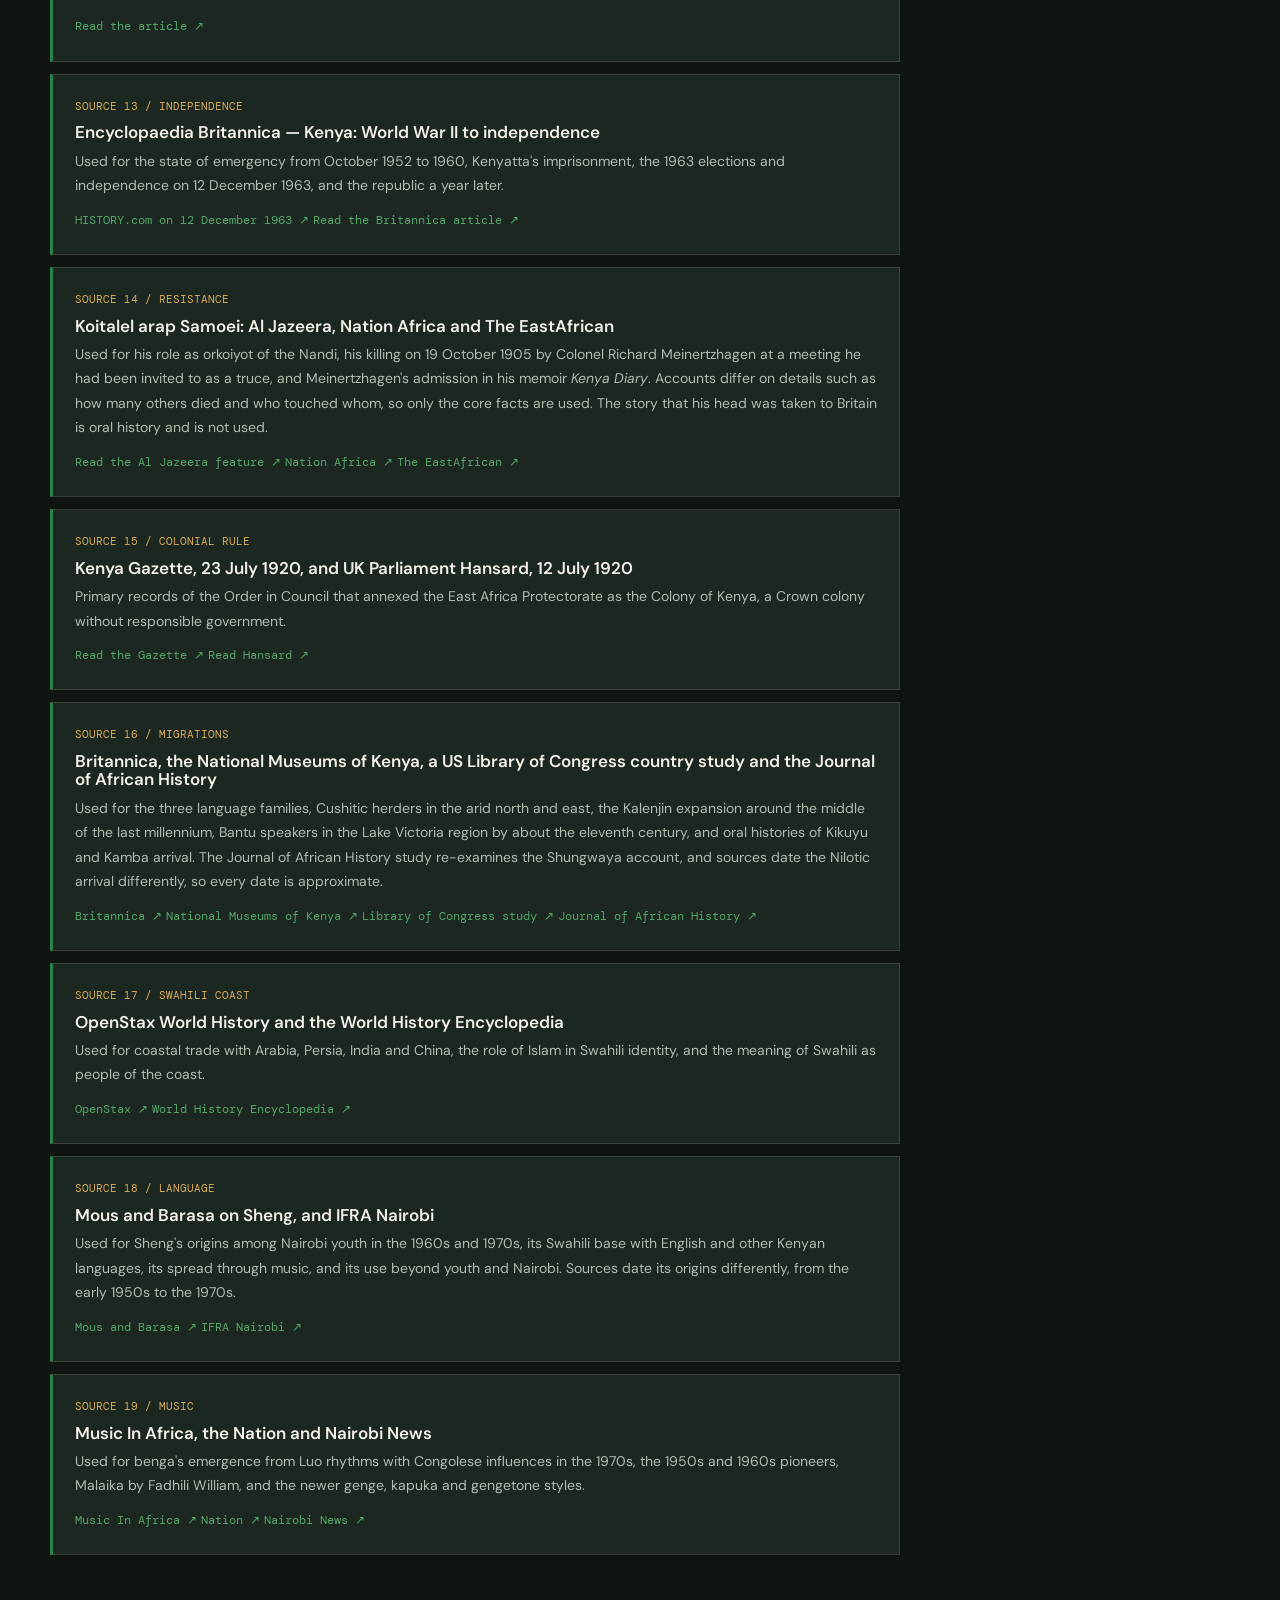
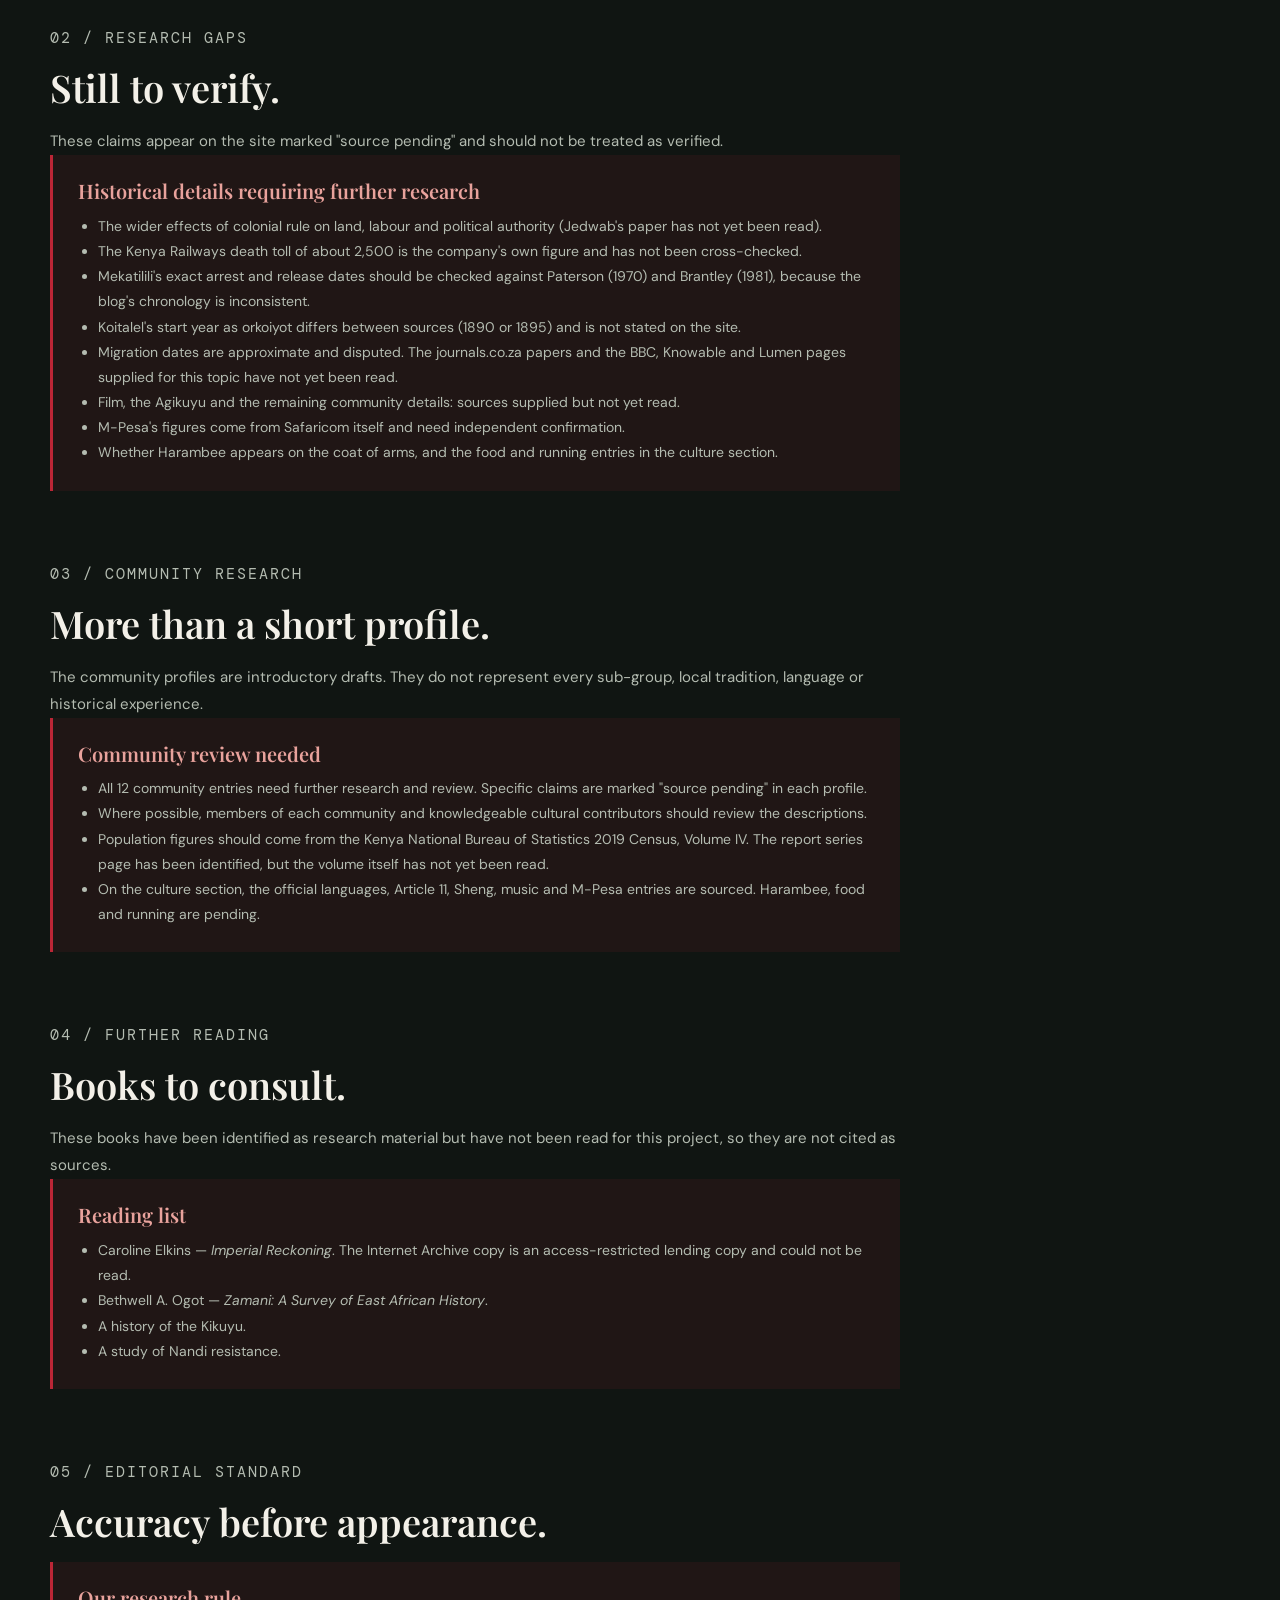
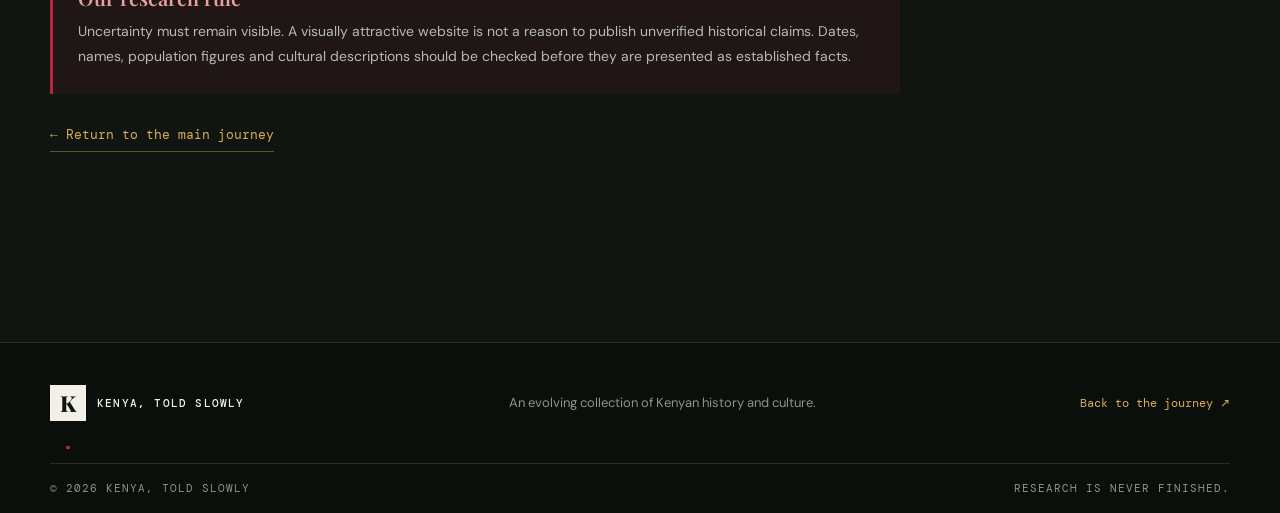
==== commit 5385565c: "verifying sources" ====
--- a/sources.html
+++ b/sources.html
@@ -63,6 +63,62 @@
             <h3>The Constitution of Kenya, 2010</h3>
             <p>Published by the National Council for Law Reporting (Kenya Law). Used for the 47 counties (First Schedule), Kiswahili as the national language and Kiswahili and English as official languages (Article 7), no state religion (Article 8), the national days (Article 9) and culture as the foundation of the nation (Article 11). The link is a copy hosted by the National Museums of Kenya.</p>
             <a href="https://museums.or.ke/download/constitution-of-kenya/" target="_blank" rel="noopener noreferrer">Open the Constitution ↗</a></li>
+          <li class="source-item" id="s6"><span class="source-number">SOURCE 06 / HUMAN ORIGINS</span>
+            <h3>Smithsonian Institution Human Origins Program — KNM-WT 15000 (Turkana Boy)</h3>
+            <p>Used for the Nariokotome site, the 1984 discovery by Kamoya Kimeu, the age of about 1.6 million years, Homo erectus, the 40% completeness, the age at death of eight or nine, and the height of about 1.6 m.</p>
+            <a href="https://humanorigins.si.edu/evidence/human-fossils/fossils/knm-wt-15000" target="_blank" rel="noopener noreferrer">Visit the Smithsonian page ↗</a></li>
+          <li class="source-item" id="s7"><span class="source-number">SOURCE 07 / PEOPLE</span>
+            <h3>The Nobel Foundation — Wangari Maathai, Biographical</h3>
+            <p>Used for the 1976 start of the tree-planting idea, the Green Belt Movement and the 2004 Nobel Peace Prize.</p>
+            <a href="https://www.nobelprize.org/prizes/peace/2004/maathai/biographical/" target="_blank" rel="noopener noreferrer">Read the Nobel biography ↗</a></li>
+          <li class="source-item" id="s8"><span class="source-number">SOURCE 08 / MOBILE MONEY</span>
+            <h3>Safaricom Newsroom — The M-PESA wonder: how it all begun (2017)</h3>
+            <p>Used for the 6 March 2007 launch and the customer figure of more than 25 million in 2017. This is the operator's own account, so its growth claims are company statements and should be cross-checked independently.</p>
+            <a href="https://newsroom.safaricom.co.ke/innovation/the-m-pesa-wonder-how-it-all-begun/" target="_blank" rel="noopener noreferrer">Read the Safaricom article ↗</a></li>
+          <li class="source-item" id="s9"><span class="source-number">SOURCE 09 / SWAHILI COAST</span>
+            <h3>UNESCO World Heritage Centre — Historic Town and Archaeological Site of Gedi</h3>
+            <p>Used for Gedi's importance from the 10th to the 17th centuries, its Indian Ocean trade links, the imported goods found there, its exports, and its position 6.5 km inland.</p>
+            <a href="https://whc.unesco.org/en/list/1720/" target="_blank" rel="noopener noreferrer">Visit UNESCO ↗</a></li>
+          <li class="source-item" id="s10"><span class="source-number">SOURCE 10 / SWAHILI COAST</span>
+            <h3>UNESCO World Heritage Centre — Lamu Old Town</h3>
+            <p>Used for Lamu being the oldest and best-preserved Swahili settlement in East Africa and having been inhabited continuously for over 700 years.</p>
+            <a href="https://whc.unesco.org/en/list/1055" target="_blank" rel="noopener noreferrer">Visit UNESCO ↗</a></li>
+          <li class="source-item" id="s11"><span class="source-number">SOURCE 11 / THE RAILWAY</span>
+            <h3>Kenya Railways Corporation — History</h3>
+            <p>Used for the construction start on 30 May 1896, the railhead reaching Nairobi in 1899, completion at Kisumu on 19 December 1901, and the figure of about 2,500 deaths. This is a state operator's account and is celebratory in tone. Only dates and figures are used, and the death toll is the company's estimate.</p>
+            <a href="https://krc.co.ke/history/" target="_blank" rel="noopener noreferrer">Visit Kenya Railways ↗</a></li>
+          <li class="source-item" id="s12"><span class="source-number">SOURCE 12 / RESISTANCE</span>
+            <h3>University of Sheffield, History Matters — Mekatilili Wa Menza and the Giriama War (2021)</h3>
+            <p>Used for Mekatilili's birth decade, her activity in the early 1910s, the kaya fungo meetings and oaths, her arrest on 17 October 1913, the Giriama regaining the kaya in 1919, and her death in 1924. A university blog by a historian that cites Paterson (1970), Brantley (1981) and Temu (1971). It is not peer reviewed, and some of its dates are inconsistent, so only the safer points are used.</p>
+            <a href="https://historymatters.sites.sheffield.ac.uk/blog-archive/2021/mekatilili-wa-menza-and-the-giriama-war" target="_blank" rel="noopener noreferrer">Read the article ↗</a></li>
+          <li class="source-item" id="s13"><span class="source-number">SOURCE 13 / INDEPENDENCE</span>
+            <h3>Encyclopaedia Britannica — Kenya: World War II to independence</h3>
+            <p>Used for the state of emergency from October 1952 to 1960, Kenyatta's imprisonment, the 1963 elections and independence on 12 December 1963, and the republic a year later.</p>
+            <a href="https://www.history.com/this-day-in-history/december-12/kenya-declares-independence-from-britain" target="_blank" rel="noopener noreferrer">HISTORY.com on 12 December 1963 ↗</a> <a href="https://www.britannica.com/place/Kenya/World-War-II-to-independence" target="_blank" rel="noopener noreferrer">Read the Britannica article ↗</a></li>
+          <li class="source-item" id="s14"><span class="source-number">SOURCE 14 / RESISTANCE</span>
+            <h3>Koitalel arap Samoei: Al Jazeera, Nation Africa and The EastAfrican</h3>
+            <p>Used for his role as orkoiyot of the Nandi, his killing on 19 October 1905 by Colonel Richard Meinertzhagen at a meeting he had been invited to as a truce, and Meinertzhagen's admission in his memoir <em>Kenya Diary</em>. Accounts differ on details such as how many others died and who touched whom, so only the core facts are used. The story that his head was taken to Britain is oral history and is not used.</p>
+            <a href="https://www.aljazeera.com/features/longform/2024/6/23/a-kenyan-tribes-search-for-its-leaders-stolen-skull" target="_blank" rel="noopener noreferrer">Read the Al Jazeera feature ↗</a> <a href="https://nation.africa/lifestyle/Museum-in-memory-of-great--Nandi-warrior-/1190-5210962-57krgu/index.html" target="_blank" rel="noopener noreferrer">Nation Africa ↗</a> <a href="https://www.theeastafrican.co.ke/tea/magazine/murder-that-shaped-the-future-of-kenya-1292866" target="_blank" rel="noopener noreferrer">The EastAfrican ↗</a></li>
+          <li class="source-item" id="s15"><span class="source-number">SOURCE 15 / COLONIAL RULE</span>
+            <h3>Kenya Gazette, 23 July 1920, and UK Parliament Hansard, 12 July 1920</h3>
+            <p>Primary records of the Order in Council that annexed the East Africa Protectorate as the Colony of Kenya, a Crown colony without responsible government.</p>
+            <a href="https://archive.gazettes.africa/archive/ke/1920/ke-government-gazette-dated-1920-07-23-no-723.pdf" target="_blank" rel="noopener noreferrer">Read the Gazette ↗</a> <a href="https://api.parliament.uk/historic-hansard/written-answers/1920/jul/12/colony-of-kenya" target="_blank" rel="noopener noreferrer">Read Hansard ↗</a></li>
+          <li class="source-item" id="s16"><span class="source-number">SOURCE 16 / MIGRATIONS</span>
+            <h3>Britannica, the National Museums of Kenya, a US Library of Congress country study and the Journal of African History</h3>
+            <p>Used for the three language families, Cushitic herders in the arid north and east, the Kalenjin expansion around the middle of the last millennium, Bantu speakers in the Lake Victoria region by about the eleventh century, and oral histories of Kikuyu and Kamba arrival. The Journal of African History study re-examines the Shungwaya account, and sources date the Nilotic arrival differently, so every date is approximate.</p>
+            <a href="https://www.britannica.com/place/eastern-Africa/Northeastern-Bantu" target="_blank" rel="noopener noreferrer">Britannica ↗</a> <a href="https://artsandculture.google.com/story/the-language-of-kenya-the-nilotic-bantu-and-cushitic-language-groups/1gVBwOhG6x7aIQ" target="_blank" rel="noopener noreferrer">National Museums of Kenya ↗</a> <a href="https://www.globalsecurity.org/military/world/kenya/history-early-1.htm" target="_blank" rel="noopener noreferrer">Library of Congress study ↗</a> <a href="https://cambridge.org/core/journals/journal-of-african-history/article/migrations-of-the-bantuspeaking-peoples-of-the-eastern-kenya-highlands-a-reappraisal/7F82C18B729D8287FDB13FD3FDF21CD3" target="_blank" rel="noopener noreferrer">Journal of African History ↗</a></li>
+          <li class="source-item" id="s17"><span class="source-number">SOURCE 17 / SWAHILI COAST</span>
+            <h3>OpenStax World History and the World History Encyclopedia</h3>
+            <p>Used for coastal trade with Arabia, Persia, India and China, the role of Islam in Swahili identity, and the meaning of Swahili as people of the coast.</p>
+            <a href="https://openstax.org/books/world-history-volume-2/pages/3-3-the-swahili-coast" target="_blank" rel="noopener noreferrer">OpenStax ↗</a> <a href="https://www.worldhistory.org/Swahili_Coast/" target="_blank" rel="noopener noreferrer">World History Encyclopedia ↗</a></li>
+          <li class="source-item" id="s18"><span class="source-number">SOURCE 18 / LANGUAGE</span>
+            <h3>Mous and Barasa on Sheng, and IFRA Nairobi</h3>
+            <p>Used for Sheng's origins among Nairobi youth in the 1960s and 1970s, its Swahili base with English and other Kenyan languages, its spread through music, and its use beyond youth and Nairobi. Sources date its origins differently, from the early 1950s to the 1970s.</p>
+            <a href="https://www.taylorfrancis.com/chapters/edit/10.4324/9780429487958-8/kenya-maarten-mous-sandra-barasa" target="_blank" rel="noopener noreferrer">Mous and Barasa ↗</a> <a href="https://halshs.archives-ouvertes.fr/halshs-01206481v1/file/MAMBO%202013%20%282%29.pdf" target="_blank" rel="noopener noreferrer">IFRA Nairobi ↗</a></li>
+          <li class="source-item" id="s19"><span class="source-number">SOURCE 19 / MUSIC</span>
+            <h3>Music In Africa, the Nation and Nairobi News</h3>
+            <p>Used for benga's emergence from Luo rhythms with Congolese influences in the 1970s, the 1950s and 1960s pioneers, Malaika by Fadhili William, and the newer genge, kapuka and gengetone styles.</p>
+            <a href="https://www.musicinafrica.net/node/13981" target="_blank" rel="noopener noreferrer">Music In Africa ↗</a> <a href="https://nation.africa/kenya/life-and-style/lifestyle/tour-of-popular-music-landscape-in-kenya-460522" target="_blank" rel="noopener noreferrer">Nation ↗</a> <a href="https://nairobinews.nation.africa/?p=246750" target="_blank" rel="noopener noreferrer">Nairobi News ↗</a></li>
         </ol>
       </div>
 
@@ -71,14 +127,14 @@
         <h2>Still to verify.</h2>
         <p>These claims appear on the site marked "source pending" and should not be treated as verified.</p>
         <div class="source-note"><h3>Historical details requiring further research</h3><ul>
-          <li>Turkana Boy: the Nariokotome discovery in 1984, including the discovery details and the people involved.</li>
-          <li>Cushitic, Nilotic and Bantu migration accounts, including the chronology and regional differences.</li>
-          <li>Swahili city-state trade, including the histories of Gedi and Lamu.</li>
-          <li>The railway route, its completion at Kisumu in 1901, Nairobi's development and the 1920 Crown Colony date.</li>
-          <li>Koitalel arap Samoei and the events surrounding his death in 1905.</li>
-          <li>Mekatilili wa Menza and the Giriama resistance of 1913–1914.</li>
-          <li>Wangari Maathai's 2004 Nobel Peace Prize and the history of M-Pesa from 2007.</li>
-          <li>The month and day of independence in 1963 (Britannica's Mau Mau entry does not give them).</li>
+          <li>The wider effects of colonial rule on land, labour and political authority (Jedwab's paper has not yet been read).</li>
+          <li>The Kenya Railways death toll of about 2,500 is the company's own figure and has not been cross-checked.</li>
+          <li>Mekatilili's exact arrest and release dates should be checked against Paterson (1970) and Brantley (1981), because the blog's chronology is inconsistent.</li>
+          <li>Koitalel's start year as orkoiyot differs between sources (1890 or 1895) and is not stated on the site.</li>
+          <li>Migration dates are approximate and disputed. The journals.co.za papers and the BBC, Knowable and Lumen pages supplied for this topic have not yet been read.</li>
+          <li>Film, the Agikuyu and the remaining community details: sources supplied but not yet read.</li>
+          <li>M-Pesa's figures come from Safaricom itself and need independent confirmation.</li>
+          <li>Whether Harambee appears on the coat of arms, and the food and running entries in the culture section.</li>
         </ul></div>
       </div>
 
@@ -90,7 +146,7 @@
           <li>All 12 community entries need further research and review. Specific claims are marked "source pending" in each profile.</li>
           <li>Where possible, members of each community and knowledgeable cultural contributors should review the descriptions.</li>
           <li>Population figures should come from the Kenya National Bureau of Statistics 2019 Census, Volume IV. The report series page has been identified, but the volume itself has not yet been read.</li>
-          <li>On the culture section, only the official-languages and Article 11 entries are verified. The rest are pending.</li>
+          <li>On the culture section, the official languages, Article 11, Sheng, music and M-Pesa entries are sourced. Harambee, food and running are pending.</li>
         </ul></div>
       </div>
 
--- a/css/styles.css
+++ b/css/styles.css
@@ -291,3 +291,5 @@
   *,*::before,*::after{scroll-behavior:auto!important;animation-duration:.01ms!important;transition-duration:.01ms!important}
   .reveal{opacity:1;transform:none}
 }
+
+.dialog-sources{margin-top:18px;font-family:var(--font-mono);font-size:12px;color:var(--gold)}.dialog-sources:empty{display:none}.dialog-sources a{margin-right:8px}
